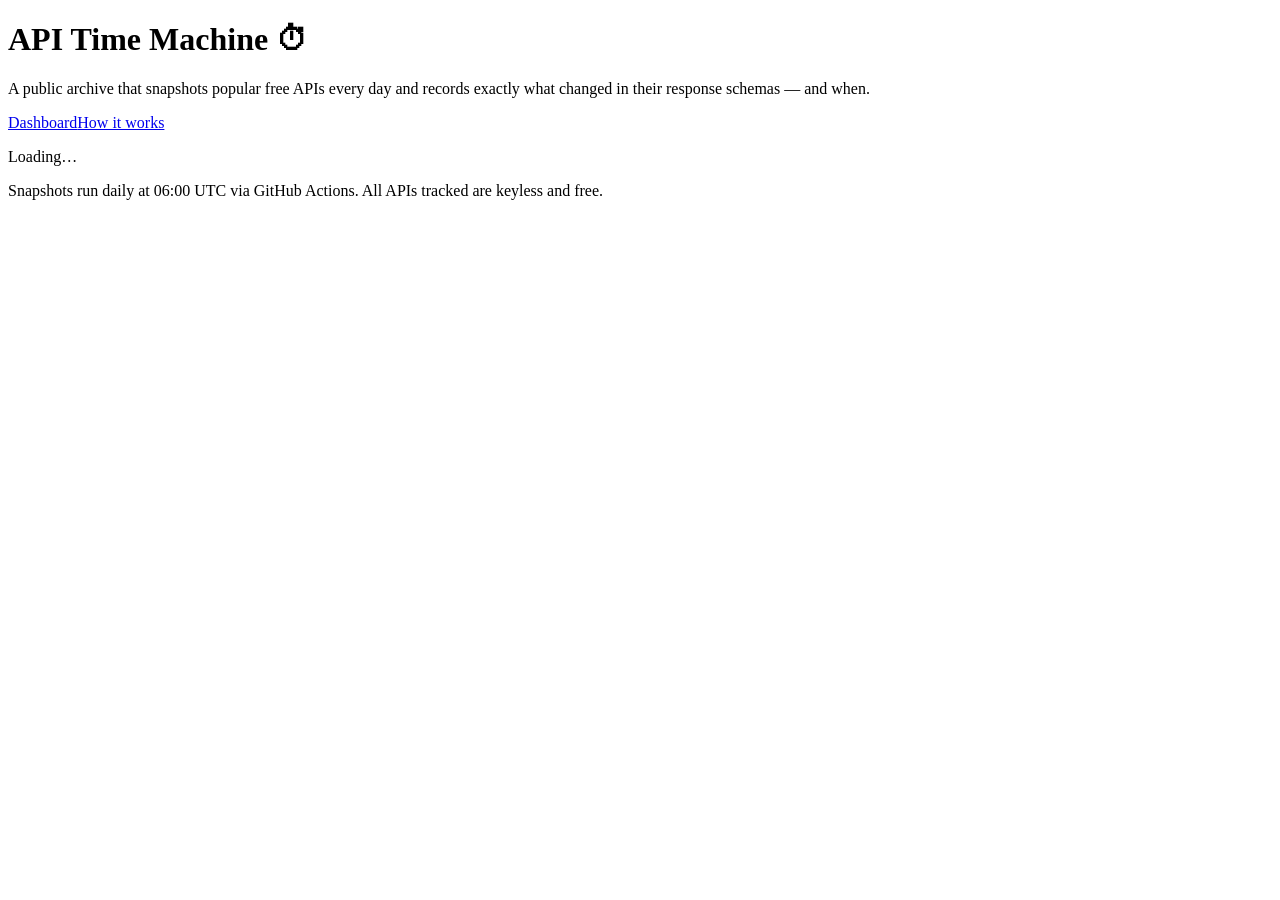
==== index.html @ 46722005 "Initial commit: API Time Machine" ====
<!DOCTYPE html>
<html lang="en">
<head>
<meta charset="utf-8">
<meta name="viewport" content="width=device-width, initial-scale=1">
<title>API Time Machine — public archive of API schema changes</title>
<link rel="stylesheet" href="assets/style.css">
</head>
<body>
<header class="site-header">
  <div class="wrap">
    <h1>API Time Machine <span class="tick">⏱</span></h1>
    <p class="tagline">A public archive that snapshots popular free APIs every day and records exactly what changed in their response schemas — and when.</p>
    <nav><a href="index.html">Dashboard</a><a href="about.html">How it works</a></nav>
  </div>
</header>

<main class="wrap">
  <div class="grid" id="cards"><p class="updated">Loading…</p></div>
  <p class="updated" id="generated"></p>
</main>

<footer>
  <div class="wrap">Snapshots run daily at 06:00 UTC via GitHub Actions. All APIs tracked are keyless and free.</div>
</footer>

<script src="assets/app.js"></script>
<script>
(async () => {
  try {
    const index = await ATM.fetchJSON('data/index.json');
    const grid = document.getElementById('cards');
    grid.innerHTML = index.apis.map(a => `
      <a class="card" href="api.html?api=${encodeURIComponent(a.id)}">
        <div class="card-top">
          <span class="dot ${a.status === 'ok' ? 'ok' : 'error'}" title="${ATM.esc(a.status)}"></span>
          <h2>${ATM.esc(a.name)}</h2>
        </div>
        <p>${ATM.esc(a.description || '')}</p>
        <div class="card-meta">
          <span>Last change<br><strong>${a.lastChange ? ATM.esc(a.lastChange) : 'none yet'}</strong></span>
          <span>Changes<br><strong>${a.changeCount}</strong></span>
          <span>Checked<br><strong>${ATM.fmtDate(a.lastChecked)}</strong></span>
        </div>
      </a>`).join('');
    document.getElementById('generated').textContent =
      'Index generated ' + new Date(index.generatedAt).toLocaleString();
  } catch (e) {
    document.getElementById('cards').innerHTML =
      '<p class="updated">Could not load snapshot data. ' + ATM.esc(e.message) + '</p>';
  }
})();
</script>
</body>
</html>
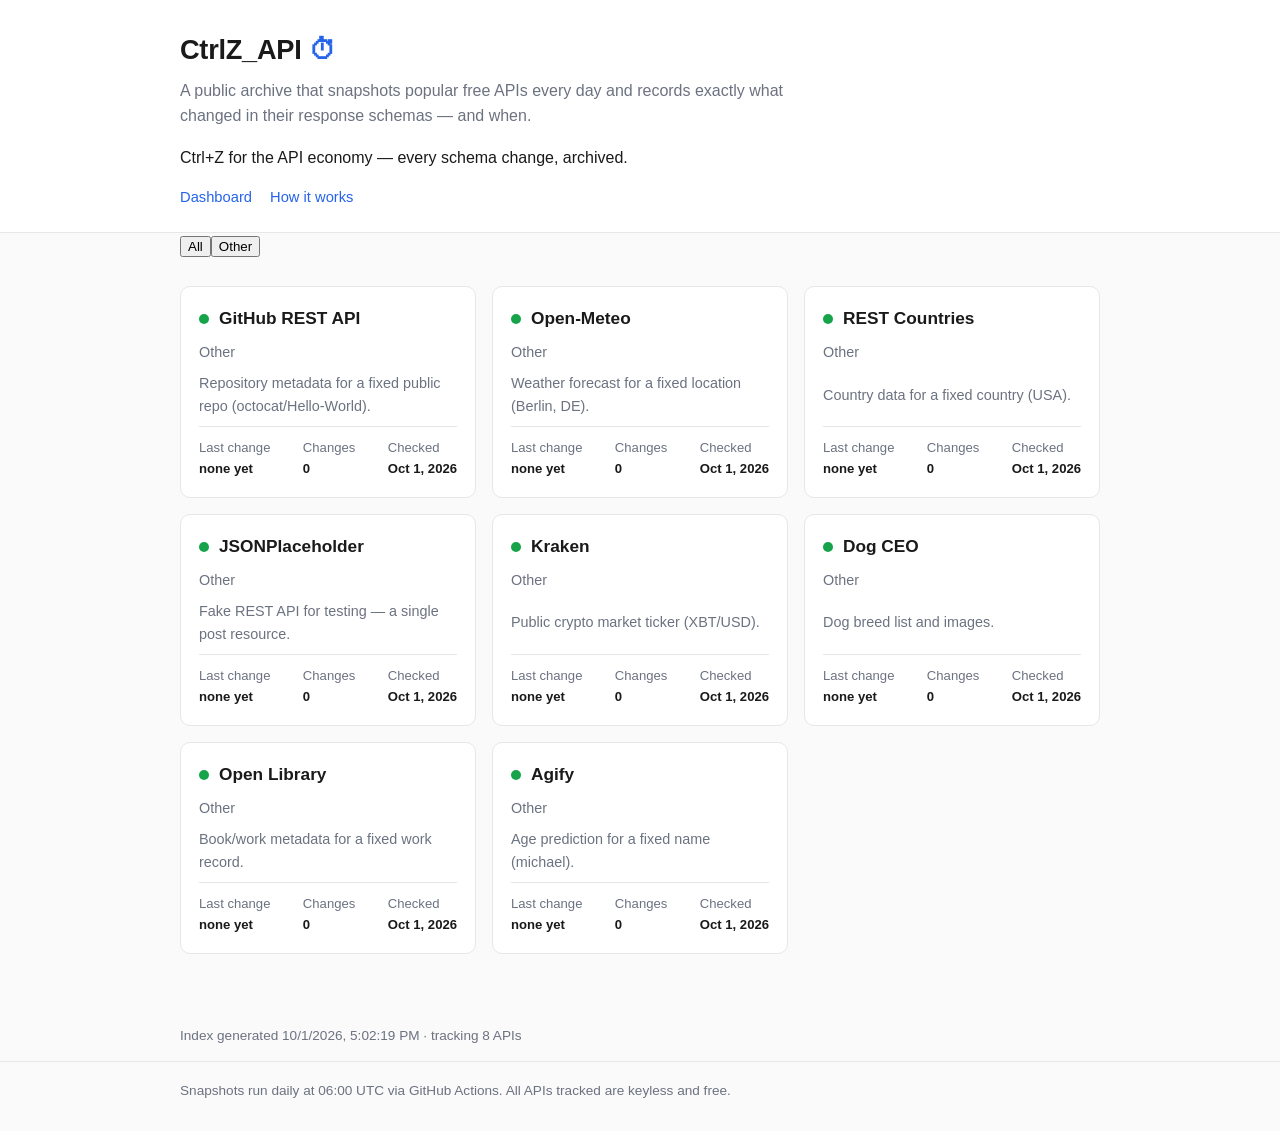
==== commit 9d58874a: "Rebrand to CtrlZ_API; expand to 33 production APIs with category filters" ====
--- a/index.html
+++ b/index.html
@@ -3,19 +3,21 @@
 <head>
 <meta charset="utf-8">
 <meta name="viewport" content="width=device-width, initial-scale=1">
-<title>API Time Machine — public archive of API schema changes</title>
+<title>CtrlZ_API — public archive of API schema changes</title>
 <link rel="stylesheet" href="assets/style.css">
 </head>
 <body>
 <header class="site-header">
   <div class="wrap">
-    <h1>API Time Machine <span class="tick">⏱</span></h1>
+    <h1>CtrlZ_API <span class="tick">⏱</span></h1>
     <p class="tagline">A public archive that snapshots popular free APIs every day and records exactly what changed in their response schemas — and when.</p>
+    <p class="tagline-sub">Ctrl+Z for the API economy — every schema change, archived.</p>
     <nav><a href="index.html">Dashboard</a><a href="about.html">How it works</a></nav>
   </div>
 </header>
 
 <main class="wrap">
+  <div class="chips" id="chips"></div>
   <div class="grid" id="cards"><p class="updated">Loading…</p></div>
   <p class="updated" id="generated"></p>
 </main>
@@ -30,21 +32,44 @@
   try {
     const index = await ATM.fetchJSON('data/index.json');
     const grid = document.getElementById('cards');
-    grid.innerHTML = index.apis.map(a => `
+    const chipsEl = document.getElementById('chips');
+    let active = 'All';
+    const cats = ['All', ...new Set(index.apis.map(a => a.category || 'Other'))];
+
+    function card(a) {
+      return `
       <a class="card" href="api.html?api=${encodeURIComponent(a.id)}">
         <div class="card-top">
           <span class="dot ${a.status === 'ok' ? 'ok' : 'error'}" title="${ATM.esc(a.status)}"></span>
           <h2>${ATM.esc(a.name)}</h2>
         </div>
+        <p class="card-cat">${ATM.esc(a.category || 'Other')}</p>
         <p>${ATM.esc(a.description || '')}</p>
         <div class="card-meta">
           <span>Last change<br><strong>${a.lastChange ? ATM.esc(a.lastChange) : 'none yet'}</strong></span>
           <span>Changes<br><strong>${a.changeCount}</strong></span>
           <span>Checked<br><strong>${ATM.fmtDate(a.lastChecked)}</strong></span>
         </div>
-      </a>`).join('');
+      </a>`;
+    }
+
+    function render() {
+      const list = active === 'All'
+        ? index.apis
+        : index.apis.filter(a => (a.category || 'Other') === active);
+      grid.innerHTML = list.map(card).join('') ||
+        '<p class="updated">No APIs in this category.</p>';
+      chipsEl.innerHTML = cats.map(c =>
+        `<button class="chip${c === active ? ' active' : ''}" data-cat="${ATM.esc(c)}">${ATM.esc(c)}</button>`
+      ).join('');
+      chipsEl.querySelectorAll('.chip').forEach(b =>
+        b.addEventListener('click', () => { active = b.dataset.cat; render(); }));
+    }
+
+    render();
     document.getElementById('generated').textContent =
-      'Index generated ' + new Date(index.generatedAt).toLocaleString();
+      'Index generated ' + new Date(index.generatedAt).toLocaleString() +
+      ` · tracking ${index.totalApis || index.apis.length} APIs`;
   } catch (e) {
     document.getElementById('cards').innerHTML =
       '<p class="updated">Could not load snapshot data. ' + ATM.esc(e.message) + '</p>';
--- a/assets/style.css
+++ b/assets/style.css
@@ -0,0 +1,190 @@
+/* API Time Machine — restrained, professional light theme. */
+
+:root {
+  --bg: #fafafa;
+  --surface: #ffffff;
+  --text: #1a1a1a;
+  --muted: #6b7280;
+  --border: #e5e7eb;
+  --accent: #2563eb;
+  --green: #16a34a;
+  --red: #dc2626;
+  --amber: #d97706;
+  --mono: "IBM Plex Mono", "SFMono-Regular", Consolas, monospace;
+}
+
+* { box-sizing: border-box; }
+
+body {
+  margin: 0;
+  font-family: -apple-system, BlinkMacSystemFont, "Segoe UI", Inter, sans-serif;
+  background: var(--bg);
+  color: var(--text);
+  line-height: 1.6;
+}
+
+.wrap { max-width: 960px; margin: 0 auto; padding: 0 20px; }
+
+/* header */
+.site-header {
+  background: var(--surface);
+  border-bottom: 1px solid var(--border);
+  padding: 28px 0 22px;
+}
+.site-header h1 {
+  margin: 0 0 6px;
+  font-size: 1.7rem;
+  letter-spacing: -0.01em;
+}
+.site-header h1 .tick { color: var(--accent); }
+.tagline { margin: 0; color: var(--muted); max-width: 640px; }
+nav { margin-top: 14px; font-size: 0.92rem; }
+nav a { color: var(--accent); text-decoration: none; margin-right: 18px; }
+nav a:hover { text-decoration: underline; }
+
+/* dashboard */
+.grid {
+  display: grid;
+  grid-template-columns: repeat(auto-fill, minmax(280px, 1fr));
+  gap: 16px;
+  padding: 28px 0 40px;
+}
+.card {
+  background: var(--surface);
+  border: 1px solid var(--border);
+  border-radius: 10px;
+  padding: 18px;
+  text-decoration: none;
+  color: inherit;
+  display: flex;
+  flex-direction: column;
+  gap: 8px;
+}
+a.card:hover { border-color: var(--accent); }
+.card-top { display: flex; align-items: center; gap: 10px; }
+.card h2 { margin: 0; font-size: 1.08rem; }
+.dot { width: 10px; height: 10px; border-radius: 50%; flex: none; }
+.dot.ok { background: var(--green); }
+.dot.error { background: var(--red); }
+.card p { margin: 0; color: var(--muted); font-size: 0.9rem; flex: 1; }
+.card-meta {
+  display: flex;
+  justify-content: space-between;
+  font-size: 0.82rem;
+  color: var(--muted);
+  border-top: 1px solid var(--border);
+  padding-top: 10px;
+}
+.card-meta strong { color: var(--text); font-weight: 600; }
+.mono { font-family: var(--mono); font-size: 0.85em; }
+.updated { padding: 18px 0 0; color: var(--muted); font-size: 0.85rem; }
+
+/* detail page */
+.api-head { padding: 28px 0 8px; }
+.api-head h1 { margin: 0 0 4px; font-size: 1.6rem; }
+.api-head p { margin: 0; color: var(--muted); }
+.api-stats { display: flex; gap: 24px; margin: 14px 0 4px; font-size: 0.9rem; color: var(--muted); }
+.api-stats strong { color: var(--text); }
+
+.timeline { padding: 10px 0 40px; }
+.day { margin-bottom: 26px; }
+.day > h3 {
+  font-family: var(--mono);
+  font-size: 0.95rem;
+  color: var(--muted);
+  border-bottom: 1px solid var(--border);
+  padding-bottom: 6px;
+}
+.change {
+  background: var(--surface);
+  border: 1px solid var(--border);
+  border-left: 4px solid var(--muted);
+  border-radius: 6px;
+  padding: 10px 14px;
+  margin: 10px 0;
+  font-size: 0.92rem;
+}
+.change.added { border-left-color: var(--green); }
+.change.removed { border-left-color: var(--red); }
+.change.type_changed { border-left-color: var(--amber); }
+.change .op {
+  display: inline-block;
+  font-family: var(--mono);
+  font-size: 0.75rem;
+  text-transform: uppercase;
+  letter-spacing: 0.04em;
+  padding: 1px 8px;
+  border-radius: 4px;
+  margin-right: 10px;
+  color: #fff;
+}
+.change.added .op { background: var(--green); }
+.change.removed .op { background: var(--red); }
+.change.type_changed .op { background: var(--amber); }
+.change .path { font-family: var(--mono); font-weight: 600; }
+.change .detail { color: var(--muted); font-size: 0.85rem; }
+.change .endpoint { display: block; font-family: var(--mono); font-size: 0.78rem; color: var(--muted); margin-bottom: 4px; }
+.empty {
+  background: var(--surface);
+  border: 1px dashed var(--border);
+  border-radius: 8px;
+  padding: 24px;
+  color: var(--muted);
+  text-align: center;
+  margin: 20px 0 40px;
+}
+
+/* schema tree */
+.schema-box {
+  background: var(--surface);
+  border: 1px solid var(--border);
+  border-radius: 8px;
+  margin: 8px 0 40px;
+}
+.schema-box summary {
+  cursor: pointer;
+  padding: 12px 16px;
+  font-weight: 600;
+  font-size: 0.95rem;
+}
+.schema-tree {
+  font-family: var(--mono);
+  font-size: 0.82rem;
+  padding: 4px 16px 16px;
+  overflow-x: auto;
+  white-space: pre;
+  color: var(--text);
+}
+.schema-tree .t-string { color: #047857; }
+.schema-tree .t-number { color: #b45309; }
+.schema-tree .t-boolean { color: #7c3aed; }
+.schema-tree .t-null { color: var(--muted); }
+.schema-tree .t-object, .schema-tree .t-array { color: var(--accent); }
+
+/* about */
+.prose { padding: 28px 0 48px; max-width: 720px; }
+.prose h2 { margin-top: 30px; font-size: 1.25rem; }
+.prose code {
+  font-family: var(--mono);
+  font-size: 0.85em;
+  background: #f1f5f9;
+  padding: 1px 6px;
+  border-radius: 4px;
+}
+.prose pre {
+  font-family: var(--mono);
+  font-size: 0.82rem;
+  background: #0f172a;
+  color: #e2e8f0;
+  padding: 16px;
+  border-radius: 8px;
+  overflow-x: auto;
+}
+.prose ol, .prose ul { padding-left: 22px; }
+
+footer {
+  border-top: 1px solid var(--border);
+  padding: 18px 0 30px;
+  color: var(--muted);
+  font-size: 0.85rem;
+}
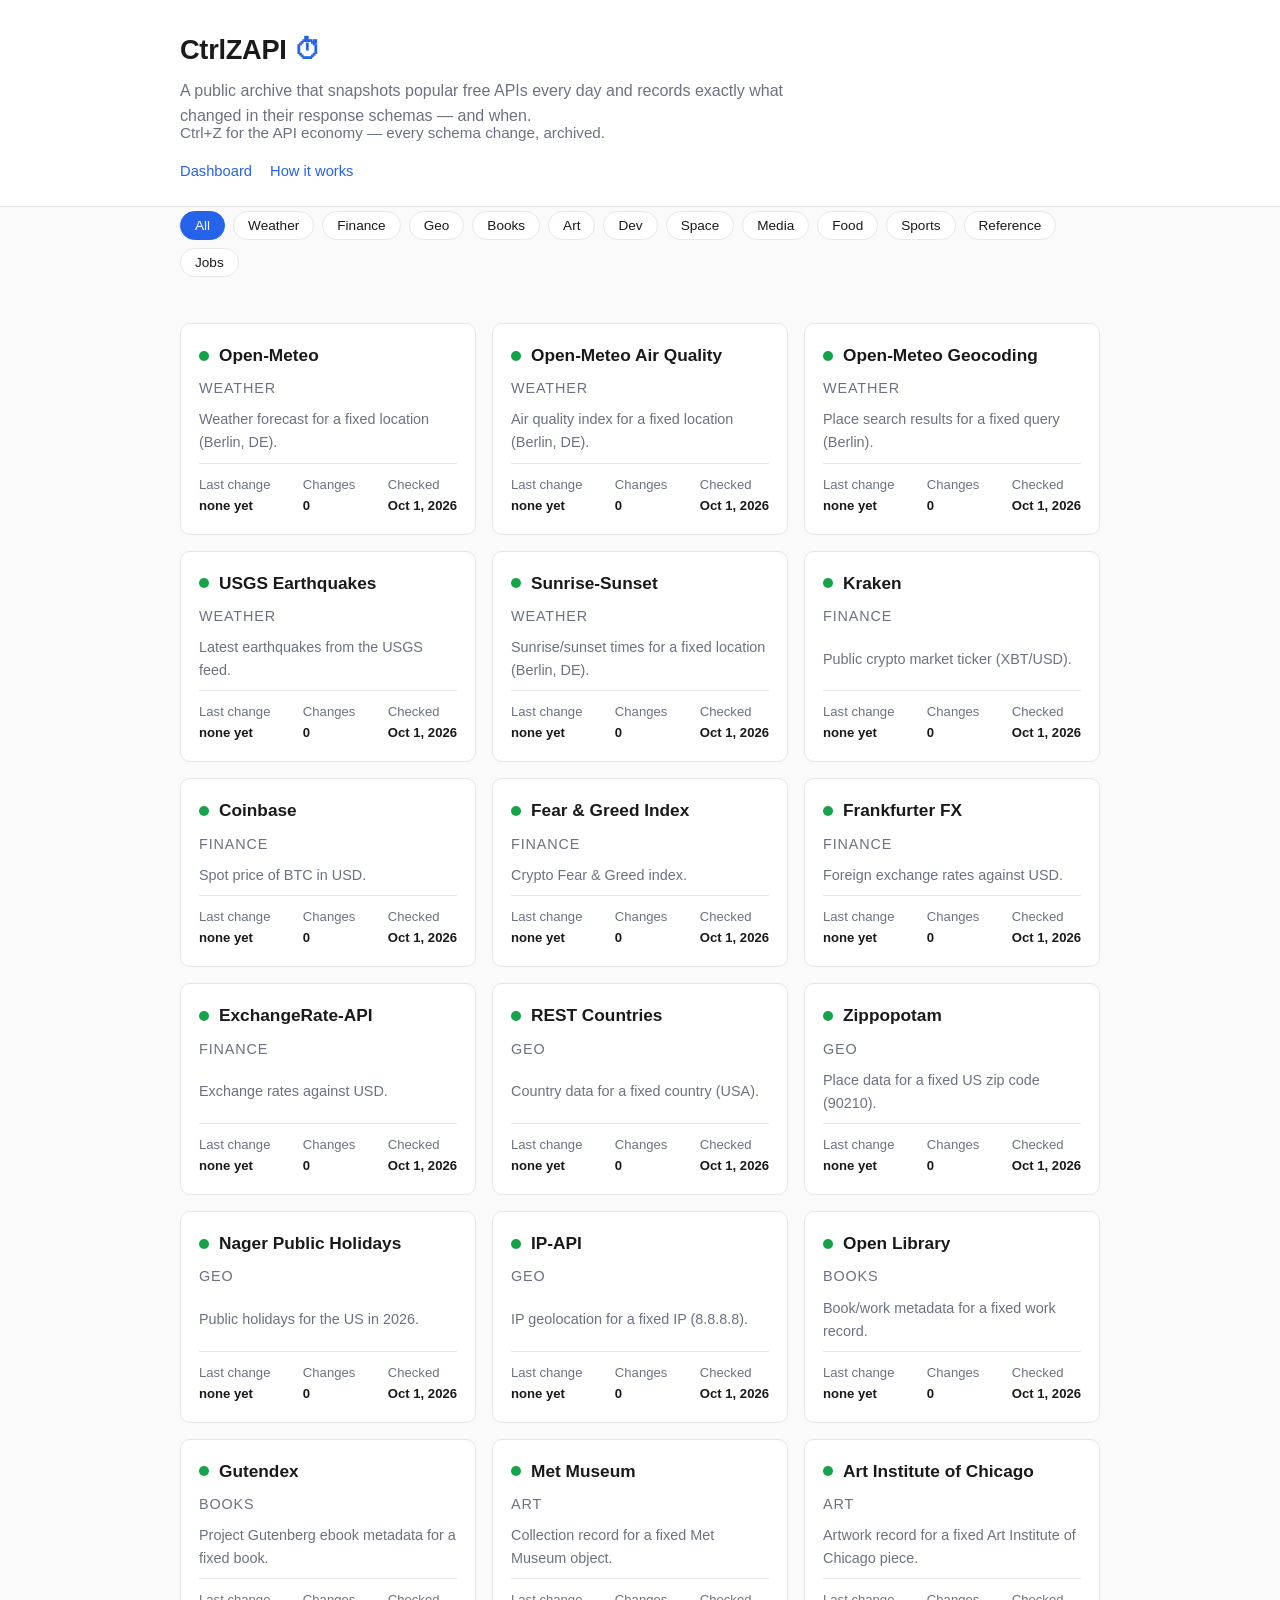
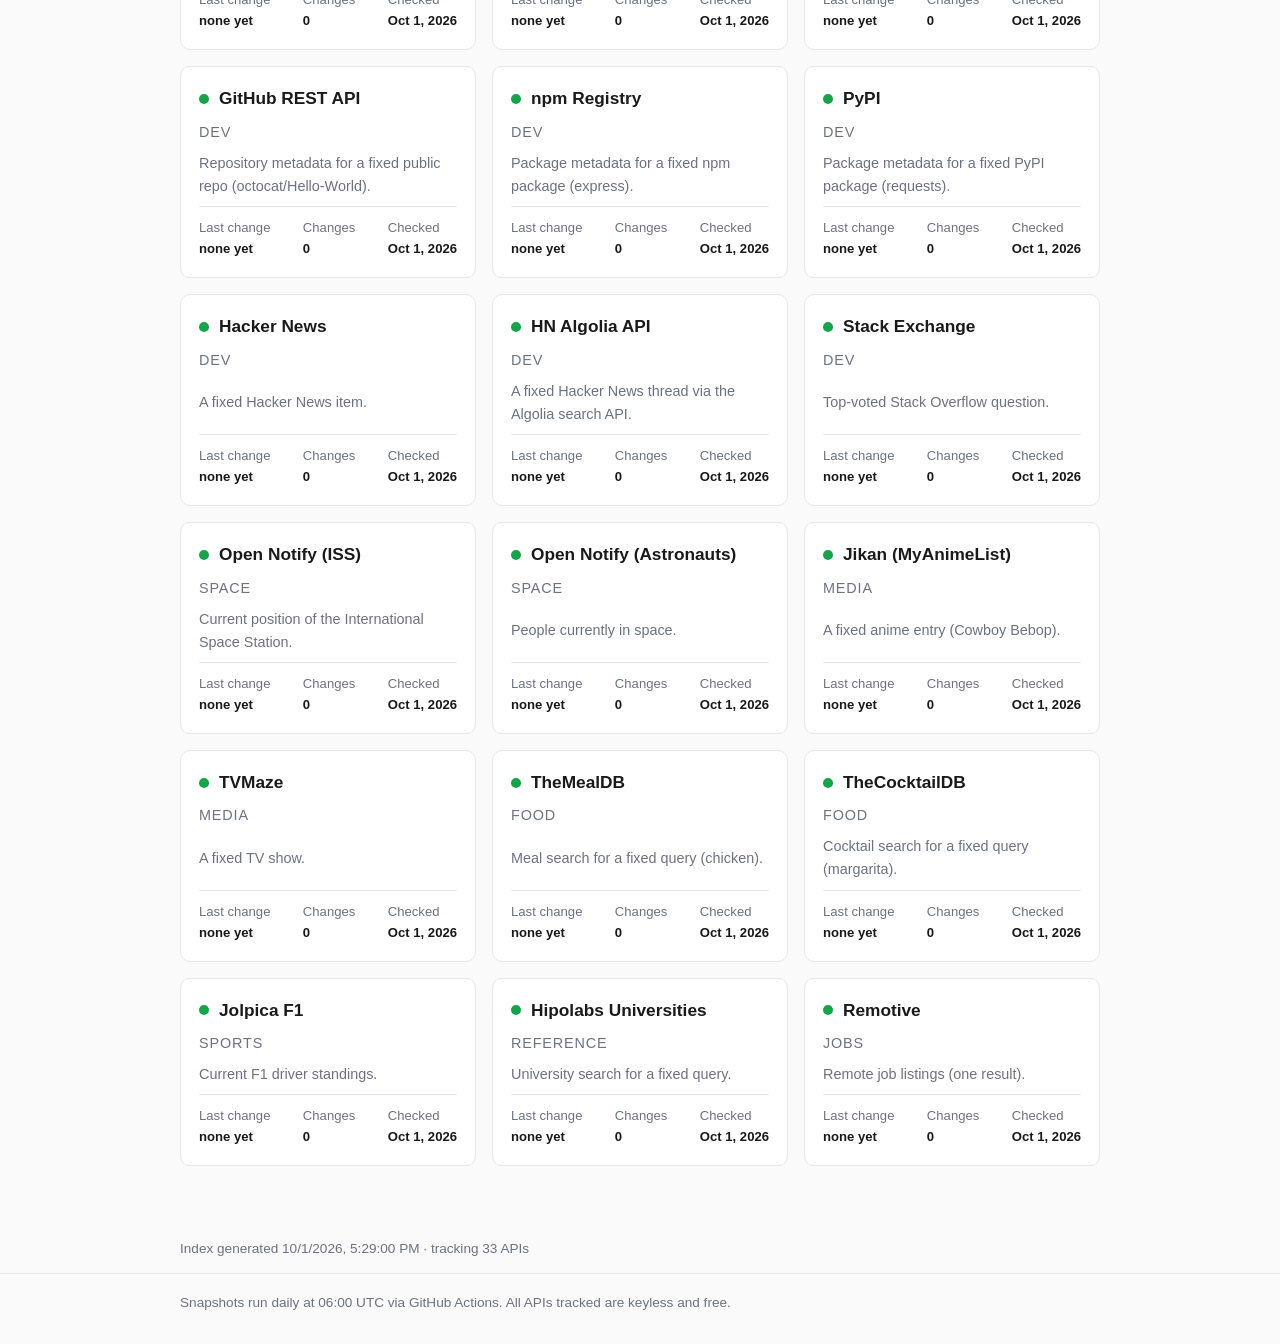
==== commit 3c597c33: "Rename CtrlZ_API → CtrlZAPI across site and README, cache-bust assets" ====
--- a/index.html
+++ b/index.html
@@ -3,13 +3,13 @@
 <head>
 <meta charset="utf-8">
 <meta name="viewport" content="width=device-width, initial-scale=1">
-<title>CtrlZ_API — public archive of API schema changes</title>
-<link rel="stylesheet" href="assets/style.css">
+<title>CtrlZAPI — public archive of API schema changes</title>
+<link rel="stylesheet" href="assets/style.css?v=2">
 </head>
 <body>
 <header class="site-header">
   <div class="wrap">
-    <h1>CtrlZ_API <span class="tick">⏱</span></h1>
+    <h1>CtrlZAPI <span class="tick">⏱</span></h1>
     <p class="tagline">A public archive that snapshots popular free APIs every day and records exactly what changed in their response schemas — and when.</p>
     <p class="tagline-sub">Ctrl+Z for the API economy — every schema change, archived.</p>
     <nav><a href="index.html">Dashboard</a><a href="about.html">How it works</a></nav>
@@ -26,7 +26,7 @@
   <div class="wrap">Snapshots run daily at 06:00 UTC via GitHub Actions. All APIs tracked are keyless and free.</div>
 </footer>
 
-<script src="assets/app.js"></script>
+<script src="assets/app.js?v=2"></script>
 <script>
 (async () => {
   try {
--- a/assets/style.css
+++ b/assets/style.css
@@ -1,4 +1,4 @@
-/* API Time Machine — restrained, professional light theme. */
+/* CtrlZ_API — restrained, professional light theme. */
 
 :root {
   --bg: #fafafa;
@@ -7,6 +7,7 @@
   --muted: #6b7280;
   --border: #e5e7eb;
   --accent: #2563eb;
+  --on-accent: #ffffff;
   --green: #16a34a;
   --red: #dc2626;
   --amber: #d97706;
@@ -37,6 +38,11 @@
   letter-spacing: -0.01em;
 }
 .site-header h1 .tick { color: var(--accent); }
+.tagline-sub {
+  color: var(--muted);
+  font-size: 0.95rem;
+  margin-top: -8px;
+}
 .tagline { margin: 0; color: var(--muted); max-width: 640px; }
 nav { margin-top: 14px; font-size: 0.92rem; }
 nav a { color: var(--accent); text-decoration: none; margin-right: 18px; }
@@ -188,3 +194,12 @@
   color: var(--muted);
   font-size: 0.85rem;
 }
+
+.chips { display: flex; flex-wrap: wrap; gap: 8px; margin: 4px 0 18px; }
+.chip { border: 1px solid var(--border); background: var(--surface); color: var(--text);
+  border-radius: 999px; padding: 6px 14px; font-size: 0.85rem; cursor: pointer; }
+.chip:hover { border-color: var(--accent); }
+.chip.active { background: var(--accent); border-color: var(--accent); color: var(--on-accent); }
+.card-cat { font-size: 0.75rem; text-transform: uppercase; letter-spacing: 0.06em;
+  color: var(--muted); margin: -4px 0 8px; }
+.lead { font-size: 1.1rem; font-weight: 500; }
